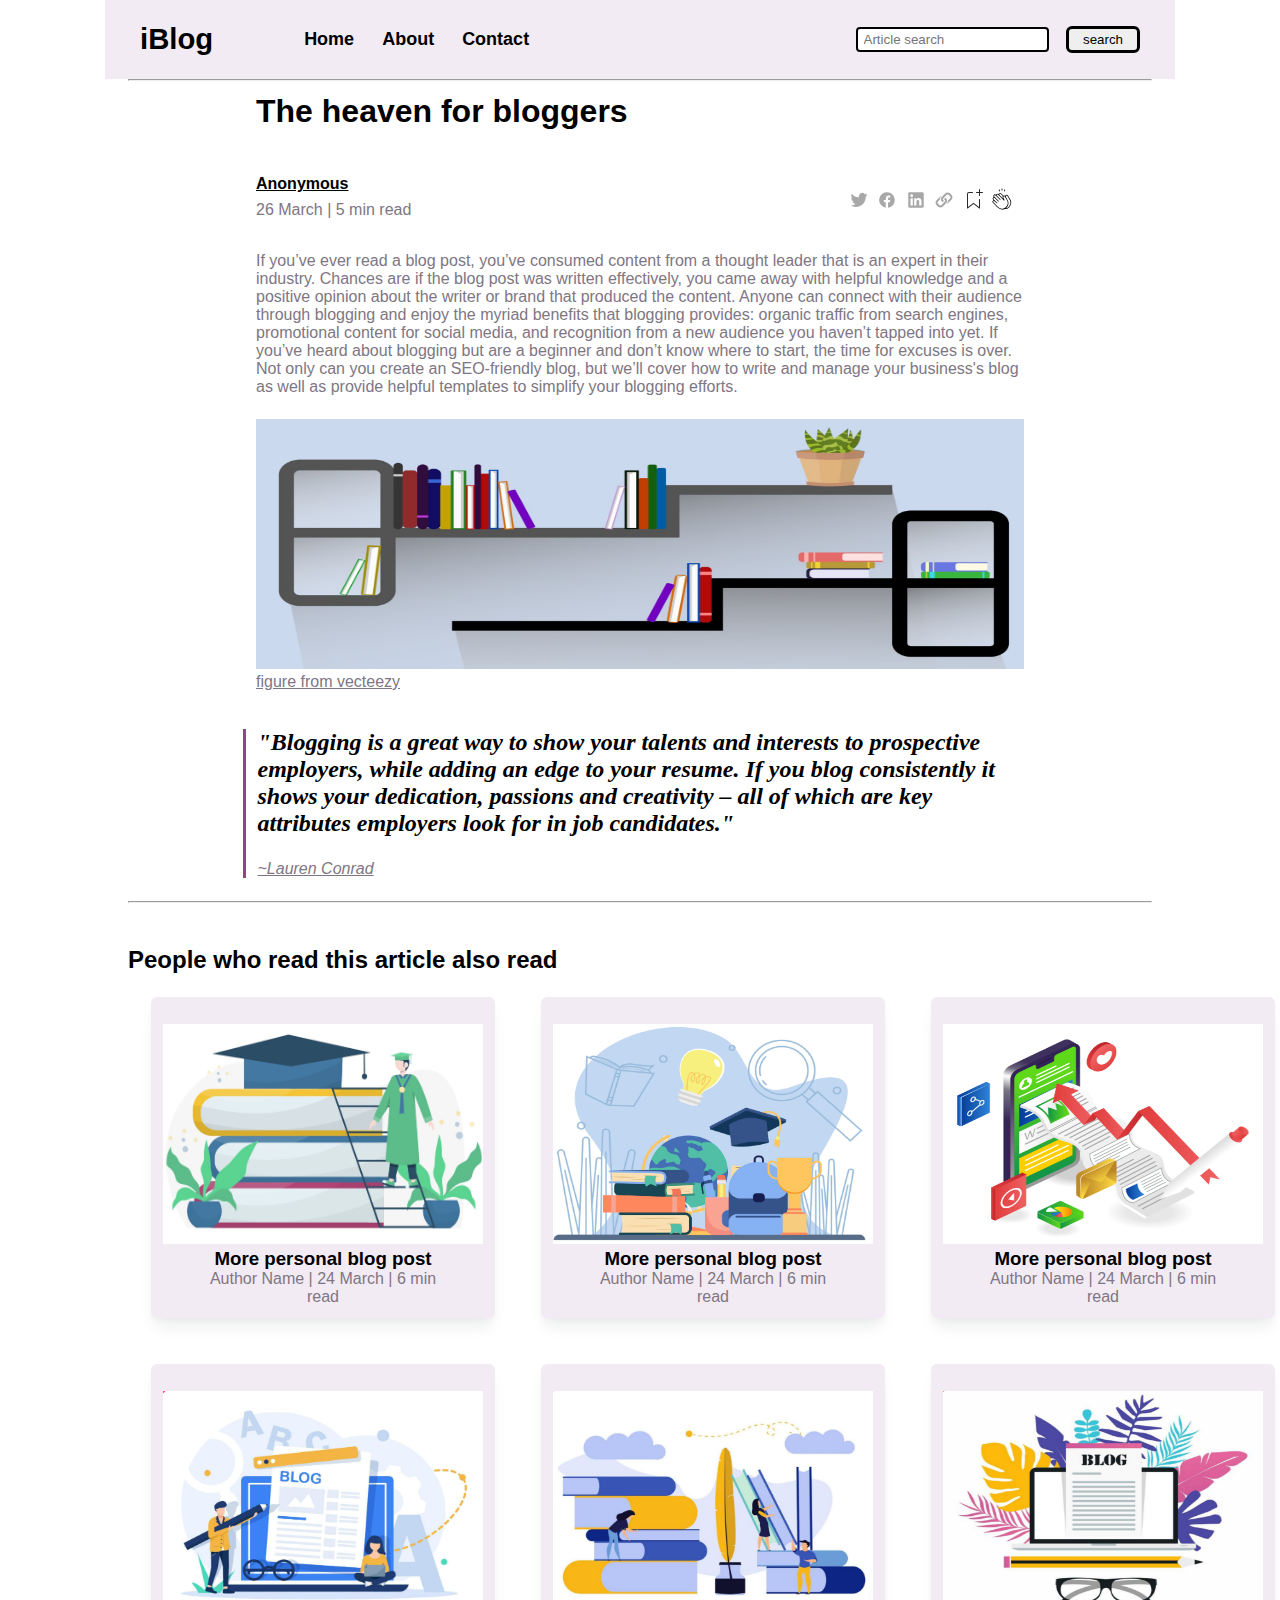
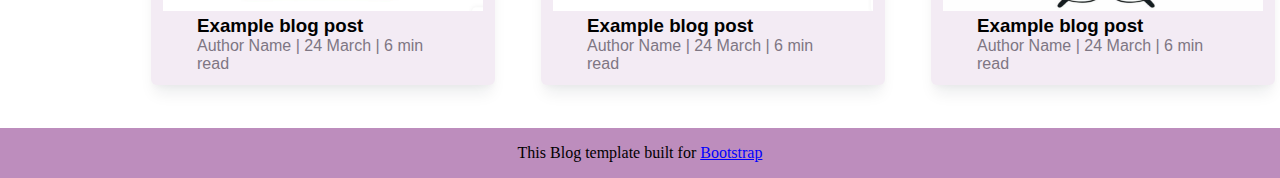
==== blogpost.html @ 335ed0e4 "1st commit" ====
<!DOCTYPE html>
<html lang="en">

<head>
    <meta charset="UTF-8">
    <meta http-equiv="X-UA-Compatible" content="IE=edge">
    <meta name="viewport" content="width=device-width, initial-scale=1.0">
    <!-- <link rel="stylesheet" href="css/utils.css"> -->
    <link rel="stylesheet" href="css/style.css">
    <!-- <link rel="stylesheet" href="css/blogpost.css"> -->
    <!-- <link rel="stylesheet" href="css/mobile.css"> -->

    <title>blog</title>
</head>

<body>
    <header class="font1 max-width-1 m-auto">
        <div class="nav-left">
            <span>
                <h3>iBlog</h3>
            </span>
            <ul>
                <li><a href="/index.html">Home</a></li>
                <li><a href="/">About</a></li>
                <li><a href="/contact.html">Contact</a></li>
            </ul>
        </div>
        <div class="nav-right">
            <form action="/">
                <input class="form-input" type="text" name="query" placeholder="Article search">
                <button class="btn" href="blogpost.html">search</button>
            </form>
        </div>
        </header>
    <div class="max-width-1 m-auto">
        <hr>
    </div>

    <article class="font1 max-width-2 m-auto my-2">
        <h1>The heaven for bloggers</h1>
        <div class="blogpost-meta">
            <div class="author-info">
                <h4><u> Anonymous</u></h4>
                <div class="font3 font-color">26 March | 5 min read</div>
            </div>
            <div class="social">
                <svg width="24" height="24" viewBox="0 0 24 24" fill="none">
                    <path
                        d="M20 5.34c-.67.41-1.4.7-2.18.87a3.45 3.45 0 0 0-5.02-.1 3.49 3.49 0 0 0-1.02 2.47c0 .28.03.54.07.8a9.91 9.91 0 0 1-7.17-3.66 3.9 3.9 0 0 0-.5 1.74 3.6 3.6 0 0 0 1.56 2.92 3.36 3.36 0 0 1-1.55-.44V10c0 1.67 1.2 3.08 2.8 3.42-.3.06-.6.1-.94.12l-.62-.06a3.5 3.5 0 0 0 3.24 2.43 7.34 7.34 0 0 1-4.36 1.49l-.81-.05a9.96 9.96 0 0 0 5.36 1.56c6.4 0 9.91-5.32 9.9-9.9v-.5c.69-.49 1.28-1.1 1.74-1.81-.63.3-1.3.48-2 .56A3.33 3.33 0 0 0 20 5.33"
                        fill="#A8A8A8"></path>
                </svg>
                <svg width="24" height="24" viewBox="0 0 24 24" fill="none">
                    <path
                        d="M19.75 12.04c0-4.3-3.47-7.79-7.75-7.79a7.77 7.77 0 0 0-5.9 12.84 7.77 7.77 0 0 0 4.69 2.63v-5.49h-1.9v-2.2h1.9v-1.62c0-1.88 1.14-2.9 2.8-2.9.8 0 1.49.06 1.69.08v1.97h-1.15c-.91 0-1.1.43-1.1 1.07v1.4h2.17l-.28 2.2h-1.88v5.52a7.77 7.77 0 0 0 6.7-7.71"
                        fill="#A8A8A8"></path>
                </svg>
                <svg width="24" height="24" viewBox="0 0 24 24" fill="none">
                    <path
                        d="M19.75 5.39v13.22a1.14 1.14 0 0 1-1.14 1.14H5.39a1.14 1.14 0 0 1-1.14-1.14V5.39a1.14 1.14 0 0 1 1.14-1.14h13.22a1.14 1.14 0 0 1 1.14 1.14zM8.81 10.18H6.53v7.3H8.8v-7.3zM9 7.67a1.31 1.31 0 0 0-1.3-1.32h-.04a1.32 1.32 0 0 0 0 2.64A1.31 1.31 0 0 0 9 7.71v-.04zm8.46 5.37c0-2.2-1.4-3.05-2.78-3.05a2.6 2.6 0 0 0-2.3 1.18h-.07v-1h-2.14v7.3h2.28V13.6a1.51 1.51 0 0 1 1.36-1.63h.09c.72 0 1.26.45 1.26 1.6v3.91h2.28l.02-4.43z"
                        fill="#A8A8A8"></path>
                </svg>
                <svg width="24" height="24" viewBox="0 0 24 24" fill="none">
                    <path fill-rule="evenodd" clip-rule="evenodd"
                        d="M3.57 14.67c0-.57.13-1.11.38-1.6l.02-.02v-.02l.02-.02c0-.02 0-.02.02-.02.12-.26.3-.52.57-.8L7.78 9v-.02l.01-.02c.44-.41.91-.7 1.44-.85a4.87 4.87 0 0 0-1.19 2.36A5.04 5.04 0 0 0 8 11.6L6.04 13.6c-.19.19-.32.4-.38.65a2 2 0 0 0 0 .9c.08.2.2.4.38.57l1.29 1.31c.27.28.62.42 1.03.42.42 0 .78-.14 1.06-.42l1.23-1.25.79-.78 1.15-1.16c.08-.09.19-.22.28-.4.1-.2.15-.42.15-.67 0-.16-.02-.3-.06-.45l-.02-.02v-.02l-.07-.14s0-.03-.04-.06l-.06-.13-.02-.02c0-.02 0-.03-.02-.05a.6.6 0 0 0-.14-.16l-.48-.5c0-.04.02-.1.04-.15l.06-.12 1.17-1.14.09-.09.56.57c.02.04.08.1.16.18l.05.04.03.06.04.05.03.04.04.06.1.14.02.02c0 .02.01.03.03.04l.1.2v.02c.1.16.2.38.3.68a1 1 0 0 1 .04.25 3.2 3.2 0 0 1 .02 1.33 3.49 3.49 0 0 1-.95 1.87l-.66.67-.97.97-1.56 1.57a3.4 3.4 0 0 1-2.47 1.02c-.97 0-1.8-.34-2.49-1.03l-1.3-1.3a3.55 3.55 0 0 1-1-2.51v-.01h-.02v.02zm5.39-3.43c0-.19.02-.4.07-.63.13-.74.44-1.37.95-1.87l.66-.67.97-.98 1.56-1.56c.68-.69 1.5-1.03 2.47-1.03.97 0 1.8.34 2.48 1.02l1.3 1.32a3.48 3.48 0 0 1 1 2.48c0 .58-.11 1.11-.37 1.6l-.02.02v.02l-.02.04c-.14.27-.35.54-.6.8L16.23 15l-.01.02-.01.02c-.44.42-.92.7-1.43.83a4.55 4.55 0 0 0 1.23-3.52L18 10.38c.18-.21.3-.42.35-.65a2.03 2.03 0 0 0-.01-.9 1.96 1.96 0 0 0-.36-.58l-1.3-1.3a1.49 1.49 0 0 0-1.06-.42c-.42 0-.77.14-1.06.4l-1.2 1.27-.8.8-1.16 1.15c-.08.08-.18.21-.29.4a1.66 1.66 0 0 0-.08 1.12l.02.03v.02l.06.14s.01.03.05.06l.06.13.02.02.01.02.01.02c.05.08.1.13.14.16l.47.5c0 .04-.02.09-.04.15l-.06.12-1.15 1.15-.1.08-.56-.56a2.3 2.3 0 0 0-.18-.19c-.02-.01-.02-.03-.02-.04l-.02-.02a.37.37 0 0 1-.1-.12c-.03-.03-.05-.04-.05-.06l-.1-.15-.02-.02-.02-.04-.08-.17v-.02a5.1 5.1 0 0 1-.28-.69 1.03 1.03 0 0 1-.04-.26c-.06-.23-.1-.46-.1-.7v.01z"
                        fill="#A8A8A8"></path>
                </svg>
                <svg width="25" height="25" viewBox="0 0 25 25" fill="none" class="ht"
                    aria-label="Add to list bookmark button">
                    <path
                        d="M18 2.5a.5.5 0 0 1 1 0V5h2.5a.5.5 0 0 1 0 1H19v2.5a.5.5 0 1 1-1 0V6h-2.5a.5.5 0 0 1 0-1H18V2.5zM7 7a1 1 0 0 1 1-1h3.5a.5.5 0 0 0 0-1H8a2 2 0 0 0-2 2v14a.5.5 0 0 0 .8.4l5.7-4.4 5.7 4.4a.5.5 0 0 0 .8-.4v-8.5a.5.5 0 0 0-1 0v7.48l-5.2-4a.5.5 0 0 0-.6 0l-5.2 4V7z"
                        fill="#292929"></path>
                </svg>
                <svg width="24" height="24" viewBox="0 0 24 24" aria-label="clap">
                    <path fill-rule="evenodd" clip-rule="evenodd"
                        d="M11.37.83L12 3.28l.63-2.45h-1.26zM13.92 3.95l1.52-2.1-1.18-.4-.34 2.5zM8.59 1.84l1.52 2.11-.34-2.5-1.18.4zM18.52 18.92a4.23 4.23 0 0 1-2.62 1.33l.41-.37c2.39-2.4 2.86-4.95 1.4-7.63l-.91-1.6-.8-1.67c-.25-.56-.19-.98.21-1.29a.7.7 0 0 1 .55-.13c.28.05.54.23.72.5l2.37 4.16c.97 1.62 1.14 4.23-1.33 6.7zm-11-.44l-4.15-4.15a.83.83 0 0 1 1.17-1.17l2.16 2.16a.37.37 0 0 0 .51-.52l-2.15-2.16L3.6 11.2a.83.83 0 0 1 1.17-1.17l3.43 3.44a.36.36 0 0 0 .52 0 .36.36 0 0 0 0-.52L5.29 9.51l-.97-.97a.83.83 0 0 1 0-1.16.84.84 0 0 1 1.17 0l.97.97 3.44 3.43a.36.36 0 0 0 .51 0 .37.37 0 0 0 0-.52L6.98 7.83a.82.82 0 0 1-.18-.9.82.82 0 0 1 .76-.51c.22 0 .43.09.58.24l5.8 5.79a.37.37 0 0 0 .58-.42L13.4 9.67c-.26-.56-.2-.98.2-1.29a.7.7 0 0 1 .55-.13c.28.05.55.23.73.5l2.2 3.86c1.3 2.38.87 4.59-1.29 6.75a4.65 4.65 0 0 1-4.19 1.37 7.73 7.73 0 0 1-4.07-2.25zm3.23-12.5l2.12 2.11c-.41.5-.47 1.17-.13 1.9l.22.46-3.52-3.53a.81.81 0 0 1-.1-.36c0-.23.09-.43.24-.59a.85.85 0 0 1 1.17 0zm7.36 1.7a1.86 1.86 0 0 0-1.23-.84 1.44 1.44 0 0 0-1.12.27c-.3.24-.5.55-.58.89-.25-.25-.57-.4-.91-.47-.28-.04-.56 0-.82.1l-2.18-2.18a1.56 1.56 0 0 0-2.2 0c-.2.2-.33.44-.4.7a1.56 1.56 0 0 0-2.63.75 1.6 1.6 0 0 0-2.23-.04 1.56 1.56 0 0 0 0 2.2c-.24.1-.5.24-.72.45a1.56 1.56 0 0 0 0 2.2l.52.52a1.56 1.56 0 0 0-.75 2.61L7 19a8.46 8.46 0 0 0 4.48 2.45 5.18 5.18 0 0 0 3.36-.5 4.89 4.89 0 0 0 4.2-1.51c2.75-2.77 2.54-5.74 1.43-7.59L18.1 7.68z">
                    </path>
                </svg>
            </div>
        </div>
        <p class="font1 font-color --font-family">If you’ve ever read a blog post, you’ve consumed content from a thought
            leader that is an expert in their
            industry. Chances are if the blog post was written effectively, you came away with helpful knowledge and a
            positive opinion about the writer or brand that produced the content.
            Anyone can connect with their audience through blogging and enjoy the myriad benefits that blogging
            provides: organic traffic from search engines, promotional content for social media, and recognition from a
            new audience you haven’t tapped into yet.

            If you’ve heard about blogging but are a beginner and don’t know where to start, the time for excuses is
            over. Not only can you create an SEO-friendly blog, but we’ll cover how to write and manage your business's
            blog as well as provide helpful templates to simplify your blogging efforts.
        </p>
    </article>
    <div class="font1 post-img max-width-2 m-auto">
        <img src="images/321.jpg" alt="">
        <figcaption class="font-color"><u> figure from vecteezy</u></figcaption>
    </div>

    <blockquote class="quote font2 max-width-2 m-auto">
        "Blogging is a great way to show your talents and interests to prospective employers, while adding an edge
        to your resume. If you blog consistently it shows your dedication, passions and creativity  – all of which
        are key attributes employers look for in job candidates."
        <figcaption class="font1 font-color"><u>~Lauren Conrad</u></figcaption>
    </blockquote>

    <div class="max-width-1 m-auto">
        <hr>
    </div>
    <div class="font1 home-articles-blog max-width-1 m-auto">
        <h2>People who read this article also read</h2>
        <div class="row">
            <div class="home-article more-post">
                <div class="home-aricle-img">
                    <img src="images/im3.jpg" alt="article">
                    
                </div>
                <div class="home-article-content center">
                    <a href="/blogpost.html">
                        <h3>More personal blog post</h3>
                    </a>
                    <div class="font-color">
                        <span>Author Name      |</span>
                        <span  class="font3"> 24 March | 6 min read</span></div>
                </div>
            </div>
            <div class="home-article more-post">
                <div class="home-aricle-img">
                    <img src="images/581.jpg" alt="article">
                    
                </div>
                <div class="home-article-content center">
                    <a href="/blogpost.html">
                        <h3>More personal blog post</h3>
                    </a>
                    <div class="font-color">
                        <span>Author Name      |</span>
                        <span  class="font3"> 24 March | 6 min read</span></div>
                </div>
            </div>
            <div class="home-article more-post">
                <div class="home-aricle-img">
                    <img src="images/im2.jpg" alt="article">
                </div>
                <div class="home-article-content center">
                    <a href="/blogpost.html">
                        <h3>More personal blog post</h3>
                    </a>
                    <div class="font-color">
                        <span>Author Name      |</span>
                        <span  class="font3"> 24 March | 6 min read</span></div>
                </div>
            </div>
            <div class="home-article">
                <div class="home-article-img">
                    <img src="images/234.png" alt="article">
                </div>
                <div class="home-article-content">
                    <a href="/blogpost.html">
                        <h3>Example blog post</h3>
                    </a>
                    <div class="font-color">
                        <span>Author Name      |</span>
                        <span  class="font3"> 24 March | 6 min read</span></div>
                </div>
            </div>
            <div class="home-article">
                <div class="home-article-img">
                    <img src="images/091.png" alt="article">
                </div>
                <div class="home-article-content">
                    <a href="/blogpost.html">
                        <h3>Example blog post</h3>
                    </a>
                    <div class="font-color">
                        <span>Author Name      |</span>
                        <span  class="font3"> 24 March | 6 min read</span></div>
                </div>
            </div>
            <div class="home-article">
                <div class="home-article-img">
                    <img src="images/111.png" alt="article">
                </div>
                <div class="home-article-content">
                    <a href="/blogpost.html">
                        <h3>Example blog post</h3>
                    </a>
                    <div class="font-color">
                        <span>Author Name      |</span>
                        <span  class="font3"> 24 March | 6 min read</span></div>
                </div>
            </div>
        </div>
    </div>
    <footer>
        <p>This Blog template built for <a href="/">Bootstrap</a></p>
    </footer>
    
</body>

</html>
---- css/utils.css ----
:root{
    --main-bg-color: rgb(189, 141, 189); 
    --card-bg-color:rgb(243, 235, 244); 
    --shadow-vw:0px 24px 48px -12px rgba(16, 24, 40, 0.18);
    --box-shadow: 0px 12px 16px -4px rgba(16, 24, 40, 0.08), 0px 4px 6px -2px rgba(16, 24, 40, 0.03);
    --font-family: "Inter", arial, sans-serif;
}
.center{
    text-align:center;
}
.font1{
    font-family: Arial, Helvetica, sans-serif;
    font-weight: 100;
    font-size:medium;
}
.font3{
    font-family:'Segoe UI', Tahoma, Geneva, Verdana, sans-serif ;
}
.font2{
    font-style: italic;
    font-size: x-large;
    font-weight: 550;
}
.font-color{
    color: rgb(126, 118, 131);
}
.max-width-1{
    max-width: 80vw;/*view port width*/
}
.max-width-2{
    max-width: 60vw;
}
.m-auto{
    margin: auto;
}
.my-2{
    margin-bottom: 12px;
    margin-top: 12px;
}
.btn{
    padding: 3px 14px;
    border: 3px solid black;
    border-radius: 6px;
    cursor: pointer;
    transition: all 0.3s ease-in-out;
}
.btn:hover{
    color: white;
    background-color:var(--main-bg-color);;
}
.form-input{
    padding: 3px 6px;
    border: 2px solid black;
    border-radius: 4px;
    margin: 0 13px;
    /* width: 44%; */
}
---- css/style.css ----
@import "responsive.css";
@import "utils.css";
@import "blogpost.css";
@import "contact.css";

*{
    margin: 0;
    padding: 0;
}
header{
    margin-top: 25px;
    margin-bottom: 22px; 
    /* height: 60px; */
    background-color: var(--card-bg-color);
    display: flex;
    justify-content: space-between;
    align-items: center;
    padding: 23px;
}
.nav-left{
    font-size: 25px;
    display: flex;
    padding-left: 12px;
}
.nav-left ul{
    display: flex;
    align-items: center;
    margin: 0 77px;
    font-size: 18px;
    font-weight: bold;
}
.nav-left ul li{
    list-style: none;
    margin:0 14px;   
}
.nav-left ul li a{
    text-decoration: none;
    color: black;  
 
}
.nav-left ul li a:hover{
    color: var(--main-bg-color);
    font-weight: bold;

}
.nav-right{
    padding-right: 12px;
}

section{
    height: 100%;
    display: flex;
    /* background-color: rgb(152, 130, 130); */
    margin-top: 22px;
    padding: 10px;
    /* background-size: contain; */
    background-size: cover;
    /* background-repeat: no-repeat; */
    position: relative;
}
.content::after{
    background-image: url('../images/581.jpg');
    content: "";
    opacity: 0.30;
    position:absolute;
    width: 100%;
    height: 100%;
    height: inherit;
    background-size: cover;

}
h1{
    margin-bottom: 20px;
}

.content-left{
    /* width: 50%; */
    display: flex;
    flex-direction: column;
    /* align-items: center; */
    justify-content: center;
    padding: 12px;
    z-index: 1; /*can copy the text of the content*/
}
.content-right{
    /* width: 50%; */
    display: flex;
    align-items: center;
    justify-content: center;
}
.content-right img{
    height: 240px;
    width: 240px;
    border: 2px solid black;
    border-radius: 150px;
    margin-left: 12px;
}
.home-articles{
    margin-top: 23px;
    padding-top: 15px;
    padding: 20px;
    /* background-color: rgb(245, 239, 239,0.9); */
    position: relative;
    
    /* flex-direction: column; */
}
.row{
    display: grid;
    grid-template-columns:auto auto auto;
    grid-template-rows: auto auto;
}

.home-article{
    display: flex;
    flex-direction: column;
    background-color:var(--card-bg-color);
    margin: 23px;
    padding: 12px;
    box-shadow: var(--box-shadow);
    border-radius: 6px;
}
.home-article:hover{
    box-shadow: var(--shadow-vw);
}
.home-article img{
    width: 320px;
    height: 220px;
    padding-top: 15px;
    /* margin: 0px 20px; */
    align-items: center;
}
figcaption{
    margin-bottom: 15px;
    /* background: white */
}
.home-article-content{
    align-self: center;
    padding: 0px 34px;
}
.home-article-content a{
    text-decoration: none;
    color:black;
}
footer{
    height: 50px;
    color: black;
    background-color: var(--main-bg-color);
    display: flex;
    align-items: center;
    justify-content: center;
    flex-direction: column;
    overflow: auto;
}
footer a{
    
    color: blue;
}
---- css/blogpost.css ----
.post-img{
    
    overflow: hidden;
    /* margin-top: 20px; */
    margin-top: 23px;
    margin-bottom: 23px;
}
.post-img img{
    width: 100%;
    height: 250px;
    /* opacity: 0.7; */
}
.quote{
    border-left: solid rgb(145, 67, 145);
    padding: 0px 12px;
    /* padding-bottom: 54px; */
    margin-bottom:23px ;
}
.quote figcaption{
    margin-top: 23px;
}
article{
    /* background-color: rgb(192, 179, 205); */
    /* text-align: center; */
    font-size: 18px;
}
.row{
    display: grid;
    grid-template-columns:auto auto auto;
    grid-template-rows: auto auto;
}
.more-post{
    flex-direction: column;
    justify-content: center;
    align-items: center;
}
.blogpost-meta{
    /* background-color: red; */
    display: flex;
    justify-content: space-between;
}
.author-info h4{
    text-align: left;
}
.author-info{
    padding: 0px 0px;
    margin:25px 0px;
}
.author-info div{
    padding: 8px 0px;
}
.social{
    padding: 12px 10px;
    align-self: center;
    cursor: pointer;
}
.home-articles-blog{
    margin-top: 23px;
    padding-top: 15px;
    padding: 20px;
    /* background-color: rgb(245, 239, 239,0.9); */
    /* position: relative; */
    
}
.home-article{
    background:rgb(245, 235, 244);
    box-shadow: var(--box-shadow);
    border-radius: 6px;
}
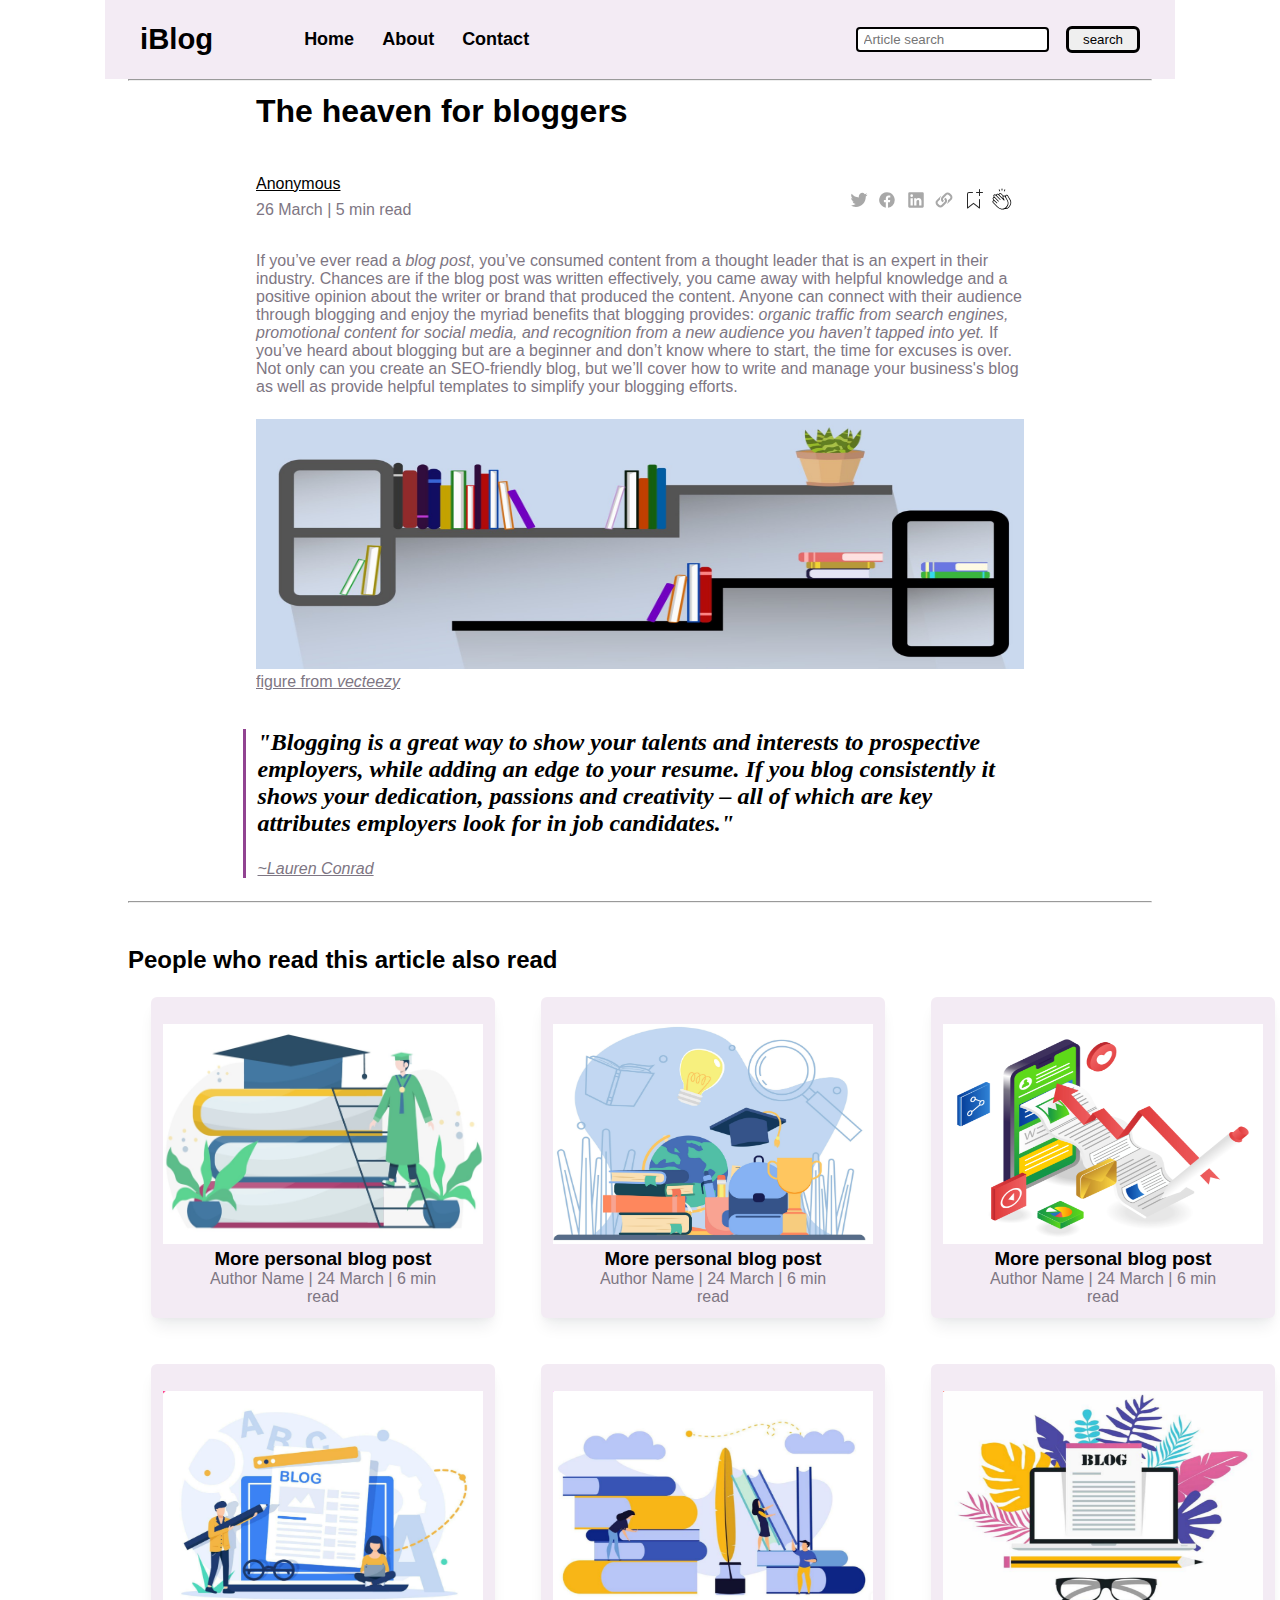
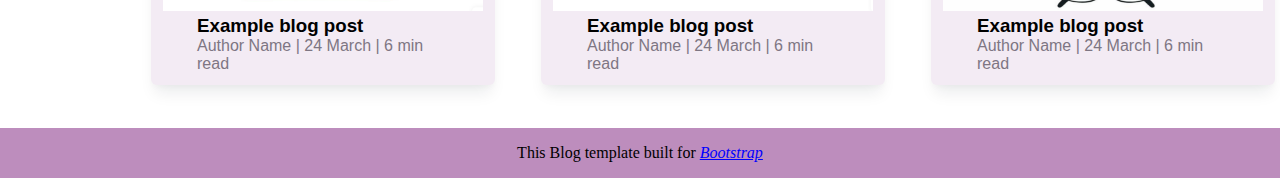
==== commit 9727aa45: "updated2" ====
--- a/blogpost.html
+++ b/blogpost.html
@@ -8,7 +8,7 @@
     <!-- <link rel="stylesheet" href="css/utils.css"> -->
     <link rel="stylesheet" href="css/style.css">
     <!-- <link rel="stylesheet" href="css/blogpost.css"> -->
-    <!-- <link rel="stylesheet" href="css/mobile.css"> -->
+    <link rel="stylesheet" href="css/responsive.css">
 
     <title>blog</title>
 </head>
@@ -40,7 +40,7 @@
         <h1>The heaven for bloggers</h1>
         <div class="blogpost-meta">
             <div class="author-info">
-                <h4><u> Anonymous</u></h4>
+                <b><u> Anonymous</u></b>
                 <div class="font3 font-color">26 March | 5 min read</div>
             </div>
             <div class="social">
@@ -77,22 +77,18 @@
                 </svg>
             </div>
         </div>
-        <p class="font1 font-color --font-family">If you’ve ever read a blog post, you’ve consumed content from a thought
+        <p class="font1 font-color --font-family">If you’ve ever read a <i> blog post</i>, you’ve consumed content from a thought
             leader that is an expert in their
             industry. Chances are if the blog post was written effectively, you came away with helpful knowledge and a
             positive opinion about the writer or brand that produced the content.
             Anyone can connect with their audience through blogging and enjoy the myriad benefits that blogging
-            provides: organic traffic from search engines, promotional content for social media, and recognition from a
-            new audience you haven’t tapped into yet.
-
-            If you’ve heard about blogging but are a beginner and don’t know where to start, the time for excuses is
-            over. Not only can you create an SEO-friendly blog, but we’ll cover how to write and manage your business's
-            blog as well as provide helpful templates to simplify your blogging efforts.
+            provides: <b> <i> organic traffic from search engines, promotional content for social media, and recognition from a new audience you haven’t tapped into yet.</b></i>
+            If you’ve heard about blogging but are a beginner and don’t know where to start, the time for excuses is over. Not only can you create an SEO-friendly blog, but we’ll cover how to write and manage your business's blog as well as provide helpful templates to simplify your blogging efforts.
         </p>
     </article>
     <div class="font1 post-img max-width-2 m-auto">
         <img src="images/321.jpg" alt="">
-        <figcaption class="font-color"><u> figure from vecteezy</u></figcaption>
+        <figcaption class="font-color"><u> figure from <i> vecteezy</i> </u></figcaption>
     </div>
 
     <blockquote class="quote font2 max-width-2 m-auto">
@@ -191,7 +187,7 @@
         </div>
     </div>
     <footer>
-        <p>This Blog template built for <a href="/">Bootstrap</a></p>
+        <p>This Blog template built for <a href="/"> <i>Bootstrap</i> </a></p>
     </footer>
     
 </body>
--- a/css/style.css
+++ b/css/style.css
@@ -1,7 +1,7 @@
-@import "responsive.css";
 @import "utils.css";
 @import "blogpost.css";
 @import "contact.css";
+@import "responsive.css";
 
 *{
     margin: 0;
--- a/css/responsive.css
+++ b/css/responsive.css
@@ -0,0 +1,75 @@
+@media screen and (max-width: 1115px) {
+    header{
+        flex-direction: column;
+        margin-bottom: 23px;
+        padding-bottom: 22px;
+    }
+    .nav-right{
+        padding-top: 8px;
+        align-items: flex-end;
+    }
+    .nav-left{
+        flex-direction: column;
+        text-align: center;
+        padding: 12px 12px;
+    }
+    .nav-left h3{
+        padding: 12px;
+    }
+    .content-right{
+        display: none;
+    }
+    .home-articles{
+        display: flex;
+        flex-direction: column;
+    }
+    .home-article{
+        flex-direction: column;
+    }
+    .home-article img{
+        text-align:center;
+        width: 70vw;
+    }
+    .row{
+        display: flex;
+        flex-direction: column;
+    }
+    .year-box{
+        top: 0;
+        left: 47vw;
+        font-size: 14px;
+        display: flex;
+        padding: 13px 0px;
+        margin-top: 37px;
+        width: 47vw;
+    }
+    
+    .year-box div{
+        margin: 4px 0px;
+        padding: 0 2.324px;
+    }
+    .form-input{
+        width: 44%;
+        /* height: 60px; */
+
+    }
+    
+    .form-box input, textarea{
+        width: 180px;
+    }
+    .form-box textarea{
+        height: 60px;
+    }
+    .contact-content {
+        /* height: 80vh; */
+        height: 100%;
+    }
+    .post-img img {
+        width: 100%;
+        height: 23vh;
+    }
+    .row{
+        flex-direction: column;
+    }
+
+}